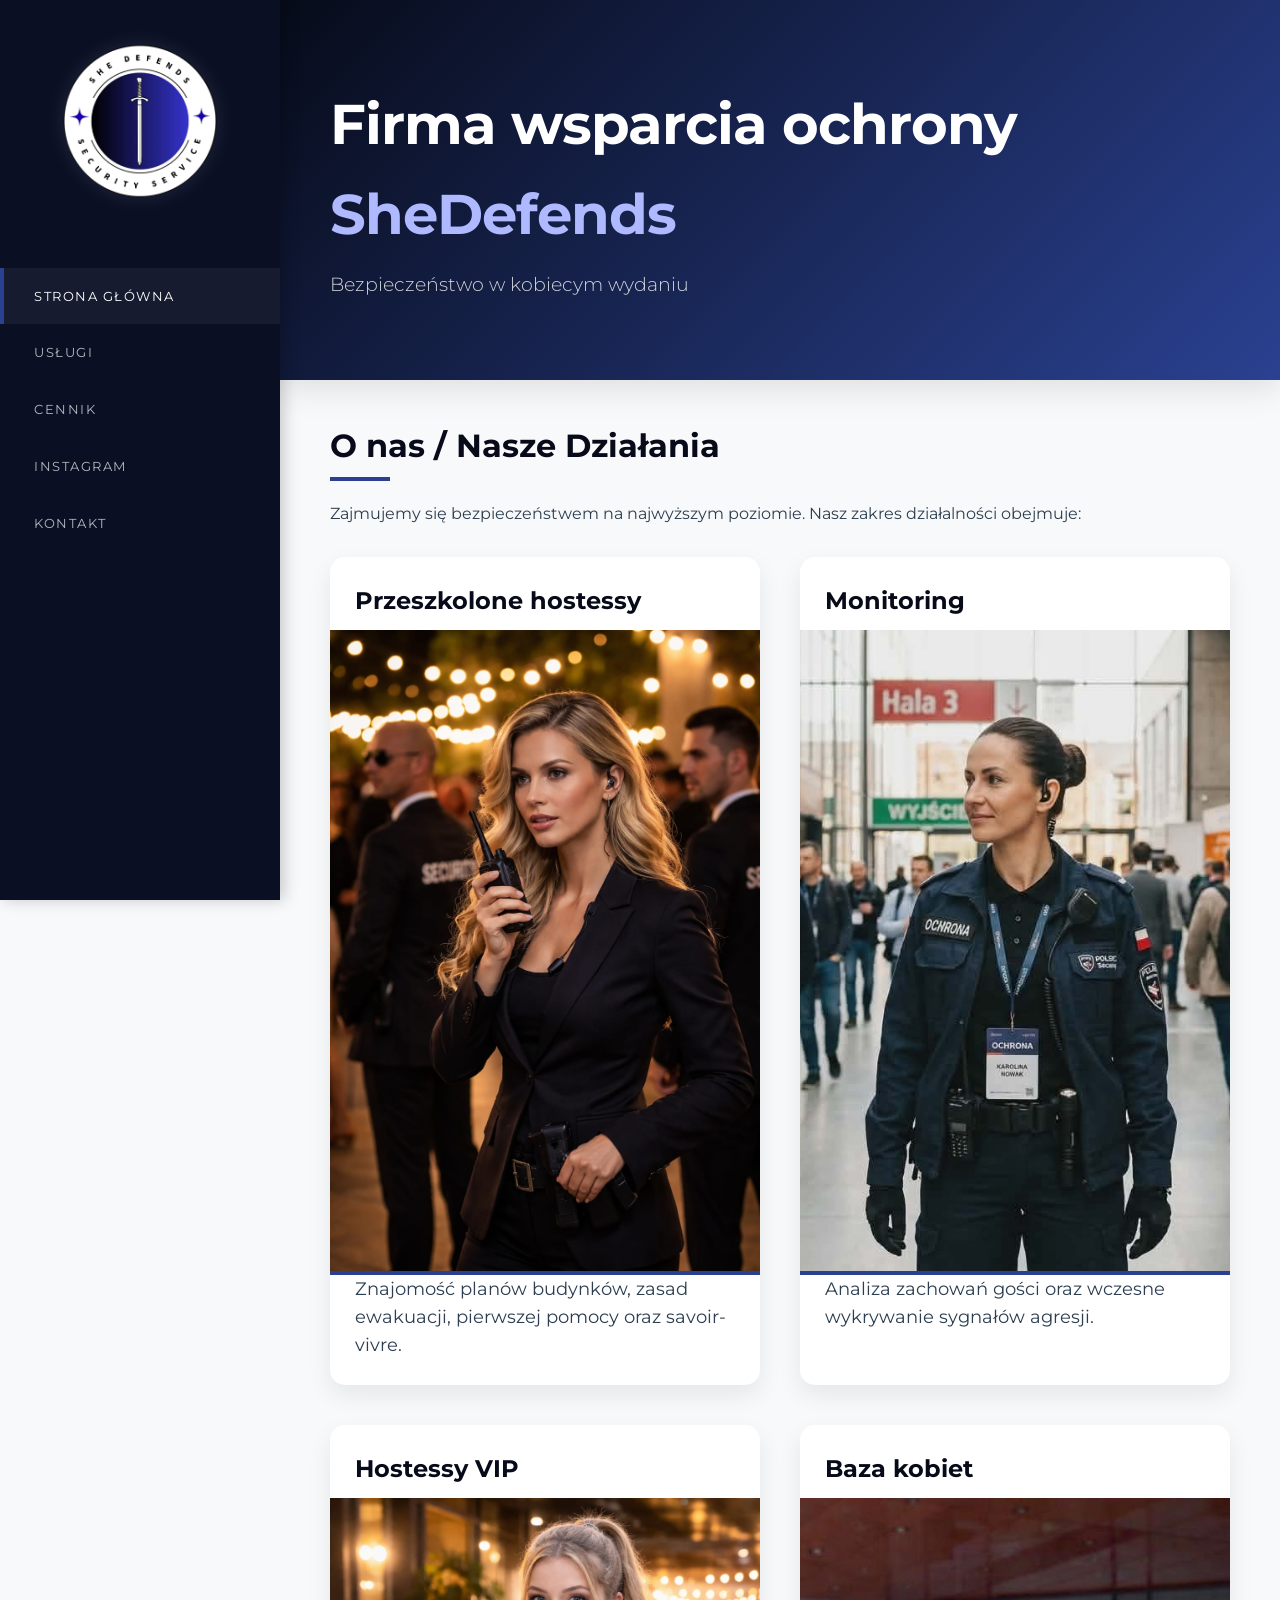
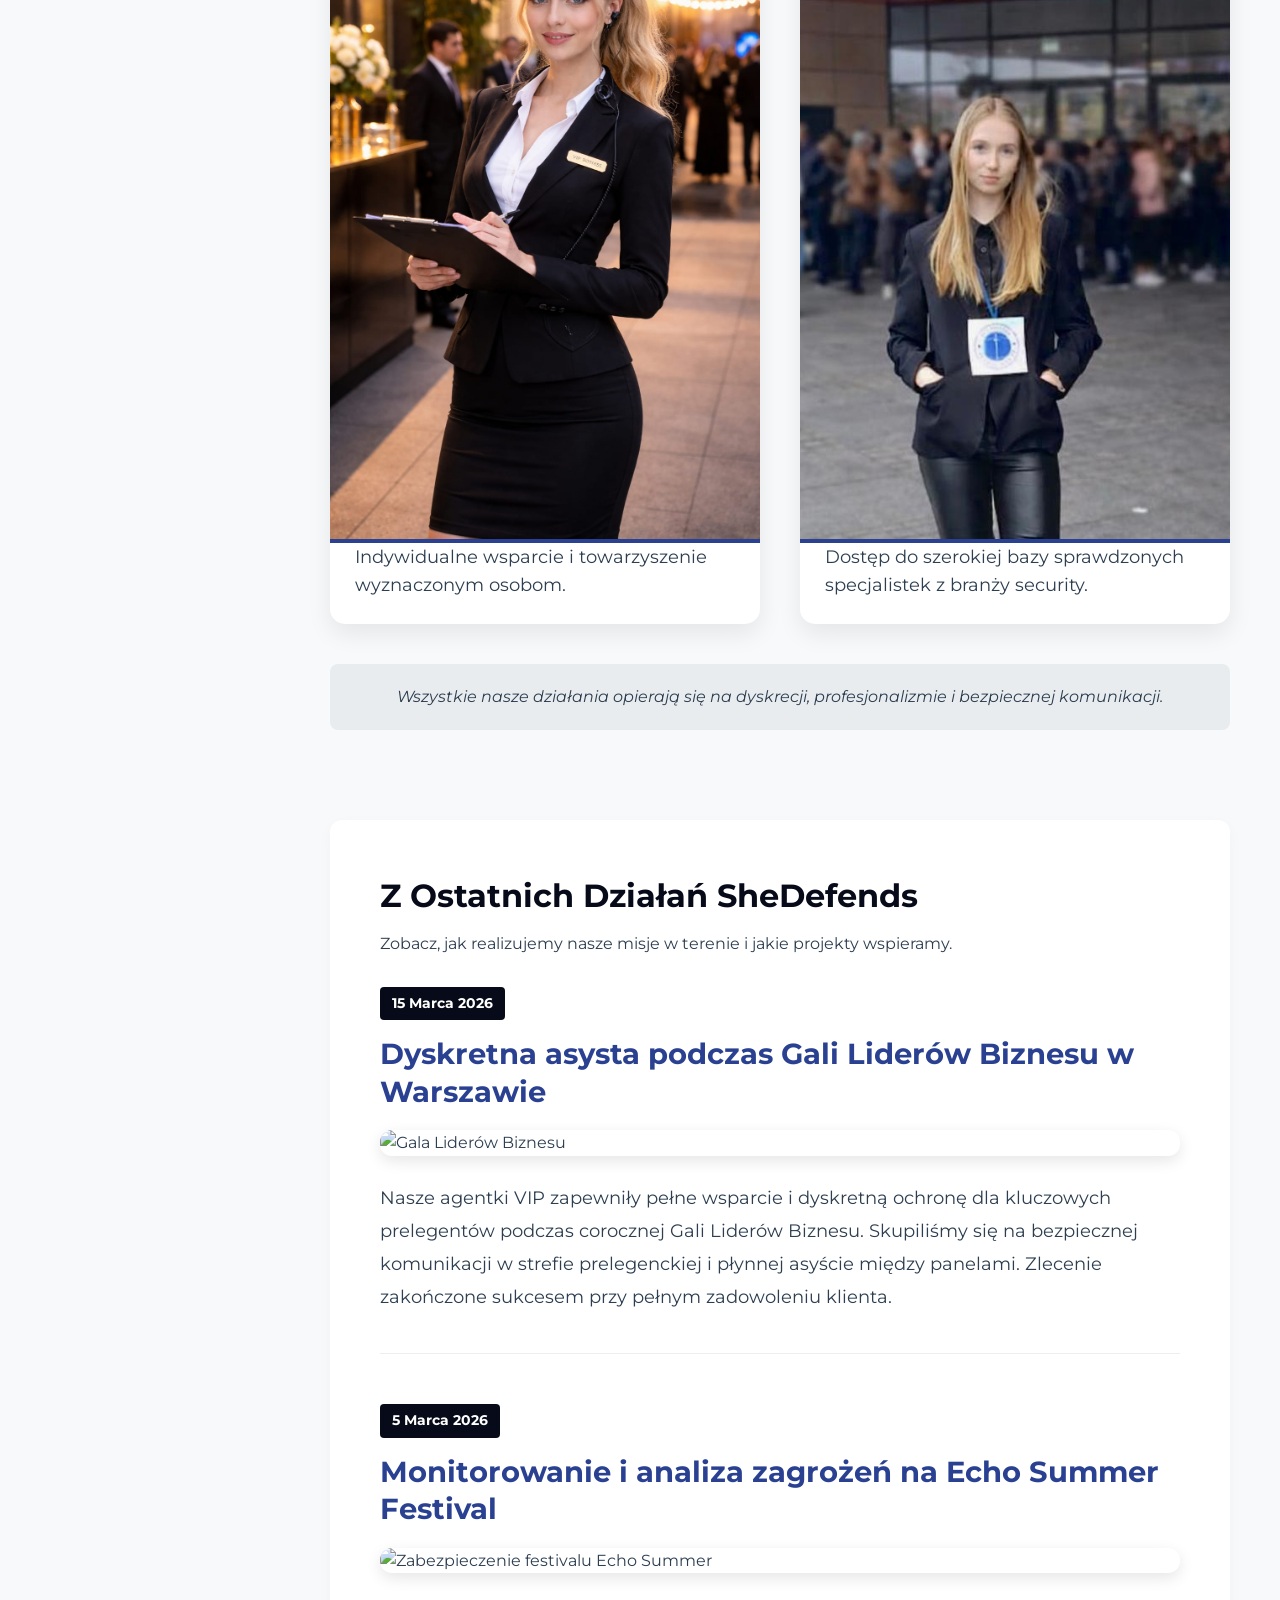
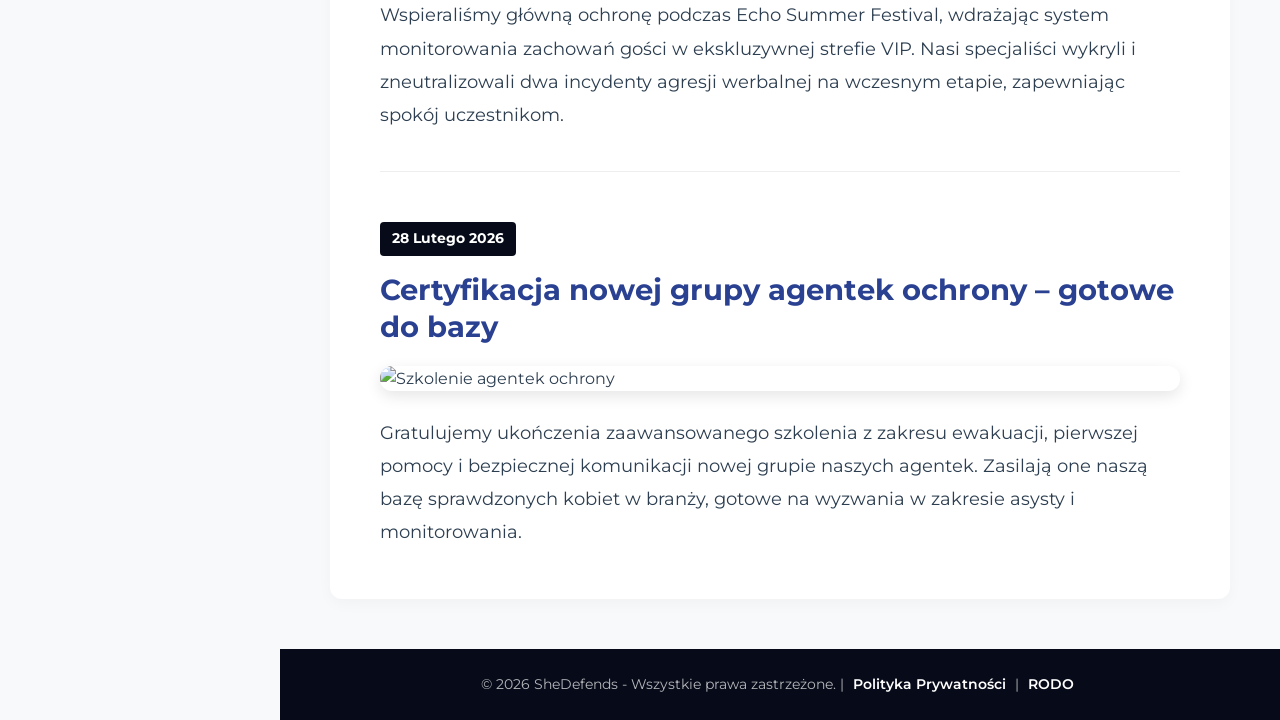
==== index.html @ 5c24397f "Add files via upload" ====
<!DOCTYPE html>
<html lang="pl">
<head>
    <meta charset="UTF-8">
    <meta name="viewport" content="width=device-width, initial-scale=1.0">
    <title>SheDefends - Profesjonalne wsparcie ochrony</title>
    <link href="https://fonts.googleapis.com/css2?family=Montserrat:wght@300;400;700&display=swap" rel="stylesheet">
    <link rel="stylesheet" href="style.css">
</head>
<body>
    <div class="container">
        <nav class="sidebar">
            <div class="logo-wrapper">
                <img src="logo.png" alt="Logo SheDefends" class="sidebar-logo">
            </div>
            <ul class="menu">
                <li><a href="index.html" class="active">Strona główna</a></li>
                <li><a href="uslugi.html">Usługi</a></li>
                <li><a href="cennik.html">Cennik</a></li>
                <li><a href="https://www.instagram.com/_shedefends_/" target="_blank">Instagram</a></li>
                <li><a href="kontakt.html">Kontakt</a></li>
            </ul>
        </nav>
        
        <main class="content">
            <header class="header-block">
                <h1>Firma wsparcia ochrony <span class="accent">SheDefends</span></h1>
                <p class="subtitle">Bezpieczeństwo w kobiecym wydaniu</p>
            </header>

            <section class="about-section">
                <h2>O nas / Nasze Działania</h2>
                <p>Zajmujemy się bezpieczeństwem na najwyższym poziomie. Nasz zakres działalności obejmuje:</p>

                <div class="services-grid large-grid">
                    <div class="service-card large-card">
                        <strong>Przeszkolone hostessy</strong>
                        <img src="przeszkolone.jpeg" alt="Przeszkolone hostessy w akcji" class="card-image">
                        <p>Znajomość planów budynków, zasad ewakuacji, pierwszej pomocy oraz savoir-vivre.</p>
                    </div>

                    <div class="service-card large-card">
                        <strong>Monitoring</strong>
                        <img src="monitoring.jpeg" alt="Nowoczesne systemy monitoringu" class="card-image">
                        <p>Analiza zachowań gości oraz wczesne wykrywanie sygnałów agresji.</p>
                    </div>

                    <div class="service-card large-card">
                        <strong>Hostessy VIP</strong>
                        <img src="vip.jpeg" alt="Asysta VIP dla zarządu" class="card-image">
                        <p>Indywidualne wsparcie i towarzyszenie wyznaczonym osobom.</p>
                    </div>

                    <div class="service-card large-card">
                        <strong>Baza kobiet</strong>
                        <img src="baza.jpeg" alt="Certyfikowane specjalistki ochrony" class="card-image">
                        <p>Dostęp do szerokiej bazy sprawdzonych specjalistek z branży security.</p>
                    </div>
                </div>

                <div class="update-info">
                    <p>Wszystkie nasze działania opierają się na dyskrecji, profesjonalizmie i bezpiecznej komunikacji.</p>
                </div>
            </section>

            <section class="activity-section">
                <h2>Z Ostatnich Działań SheDefends</h2>
                <p>Zobacz, jak realizujemy nasze misje w terenie i jakie projekty wspieramy.</p>

                <div class="activity-feed">
                    <article class="activity-item">
                        <span class="activity-date">15 Marca 2026</span>
                        <h3>Dyskretna asysta podczas Gali Liderów Biznesu w Warszawie</h3>
                        <div class="activity-content">
                            <img src="post_gala.png" alt="Gala Liderów Biznesu" class="activity-thumbnail">
                            <p>Nasze agentki VIP zapewniły pełne wsparcie i dyskretną ochronę dla kluczowych prelegentów podczas corocznej Gali Liderów Biznesu. Skupiliśmy się na bezpiecznej komunikacji w strefie prelegenckiej i płynnej asyście między panelami. Zlecenie zakończone sukcesem przy pełnym zadowoleniu klienta.</p>
                        </div>
                    
                    </article>

                    <article class="activity-item">
                        <span class="activity-date">5 Marca 2026</span>
                        <h3>Monitorowanie i analiza zagrożeń na Echo Summer Festival</h3>
                        <div class="activity-content">
                            <img src="dzialmonitoring.png" alt="Zabezpieczenie festivalu Echo Summer" class="activity-thumbnail">
                            <p>Wspieraliśmy główną ochronę podczas Echo Summer Festival, wdrażając system monitorowania zachowań gości w ekskluzywnej strefie VIP. Nasi specjaliści wykryli i zneutralizowali dwa incydenty agresji werbalnej na wczesnym etapie, zapewniając spokój uczestnikom.</p>
                        </div>
                    
                    </article>

                    <article class="activity-item">
                        <span class="activity-date">28 Lutego 2026</span>
                        <h3>Certyfikacja nowej grupy agentek ochrony – gotowe do bazy</h3>
                        <div class="activity-content">
                            <img src="post_szkolenie.png" alt="Szkolenie agentek ochrony" class="activity-thumbnail">
                            <p>Gratulujemy ukończenia zaawansowanego szkolenia z zakresu ewakuacji, pierwszej pomocy i bezpiecznej komunikacji nowej grupie naszych agentek. Zasilają one naszą bazę sprawdzonych kobiet w branży, gotowe na wyzwania w zakresie asysty i monitorowania.</p>
                        </div>
                    
                    </article>
                </div>
            </section>

            <footer class="short-footer">
                <div class="footer-bottom">
                    <p>&copy; 2026 SheDefends - Wszystkie prawa zastrzeżone. | <a href="#">Polityka Prywatności</a> | <a href="#">RODO</a></p>
                </div>
            </footer>
        </main>
    </div>
</body>
</html>
---- style.css ----
:root {
    --primary-dark: #070b19;
    --sidebar-bg: #0a0f24;
    --accent-blue: #2a4191;
    --text-main: #2c3e50;
    --bg-light: #f8f9fa;
}

* {
    box-sizing: border-box;
    margin: 0;
    padding: 0;
}

body {
    font-family: 'Montserrat', sans-serif;
    background-color: var(--bg-light);
    color: var(--text-main);
    line-height: 1.6;
}

.container {
    display: flex;
    min-height: 100vh;
}

/* --- SIDEBAR --- */
.sidebar {
    width: 280px;
    background-color: var(--sidebar-bg);
    color: white;
    position: fixed;
    height: 100vh;
    display: flex;
    flex-direction: column;
    box-shadow: 4px 0 15px rgba(0,0,0,0.2);
    z-index: 100;
}

.logo-wrapper {
    padding: 40px 20px;
    text-align: center;
}

.sidebar-logo {
    width: 160px;
    height: 160px;
    object-fit: contain;
    filter: drop-shadow(0 0 10px rgba(255,255,255,0.1));
}

.menu {
    list-style: none;
    margin-top: 20px;
}

.menu li a {
    display: block;
    padding: 18px 30px;
    color: rgba(255,255,255,0.7);
    text-decoration: none;
    text-transform: uppercase;
    font-size: 13px;
    letter-spacing: 1.5px;
    transition: all 0.3s ease;
    border-left: 4px solid transparent;
}

.menu li a:hover, .menu li a.active {
    color: white;
    background: rgba(255,255,255,0.05);
    border-left: 4px solid var(--accent-blue);
}

/* --- MAIN CONTENT --- */
.content {
    margin-left: 280px; /* Szerokość sidebar */
    flex: 1;
    padding: 0;
    display: flex;
    flex-direction: column;
    min-height: 100vh;
}

/* --- HEADER BLOCK --- */
.header-block {
    background: linear-gradient(135deg, var(--primary-dark) 0%, var(--accent-blue) 100%);
    color: white;
    padding: 80px 50px;
    text-align: left;
    box-shadow: 0 10px 30px rgba(0,0,0,0.1);
    margin-bottom: 40px;
}

.header-block h1 {
    font-size: 3.5rem;
    font-weight: 700;
    letter-spacing: -1px;
    margin-bottom: 10px;
}

.header-block .accent {
    color: #aeb9ff;
}

.header-block .subtitle {
    font-size: 1.2rem;
    opacity: 0.8;
    font-weight: 300;
}

/* --- SEKCJA O NAS / USŁUGI --- */
.about-section {
    padding: 0 50px 50px 50px;
    max-width: 1200px;
}

.about-section h2 {
    font-size: 2rem;
    margin-bottom: 20px;
    color: var(--primary-dark);
    position: relative;
    padding-bottom: 10px;
}

.about-section h2::after {
    content: '';
    position: absolute;
    bottom: 0;
    left: 0;
    width: 60px;
    height: 4px;
    background: var(--accent-blue);
}

/* GRID USŁUG (Duże karty z pionowymi zdjęciami) */
.services-grid.large-grid {
    display: grid;
    grid-template-columns: repeat(auto-fit, minmax(400px, 1fr)); 
    gap: 40px;
    margin-top: 30px;
}

.service-card.large-card {
    background: white;
    padding: 0;
    border-radius: 15px;
    box-shadow: 0 10px 25px rgba(0,0,0,0.08);
    transition: transform 0.3s ease, box-shadow 0.3s ease;
    overflow: hidden;
    display: flex;
    flex-direction: column;
}

.service-card.large-card:hover {
    transform: translateY(-5px);
    box-shadow: 0 15px 35px rgba(0,0,0,0.12);
}

/* --- POPRAWIONE STYLIZACJA DLA PIONOWYCH ZDJĘĆ --- */
.card-image {
    width: 100%;
    /* 1. Usunięto stałą wysokość height: 450px */
    height: auto; 
    /* 2. Dodano portretowe proporcje ramki (Wysoka ramka) */
    aspect-ratio: 2 / 3; 
    /* 3. Powiedziano ramce, by kadrowała OD GÓRY, aby uratować głowy */
    object-position: top center; 
    
    object-fit: cover;
    border-bottom: 4px solid var(--accent-blue);
    transition: transform 0.5s ease;
}

.service-card.large-card:hover .card-image {
    transform: scale(1.05); 
}

/* Kontener na tekst pod zdjęciem */
.large-card strong {
    font-size: 1.5rem;
    color: var(--primary-dark);
    padding: 25px 25px 10px 25px;
    display: block;
}

.large-card p {
    font-size: 1.1rem;
    color: var(--text-main);
    padding: 0 25px 25px 25px;
}

/* Informacja pod siatką usług */
.update-info {
    margin-top: 40px;
    padding: 20px;
    background: #e9ecef;
    border-radius: 8px;
    font-style: italic;
    text-align: center;
}

/* --- SEKCJA OSTATNICH DZIAŁAŃ --- */
.activity-section {
    padding: 50px;
    max-width: 1000px;
    background-color: white;
    margin: 40px 50px 50px 50px;
    border-radius: 12px;
    box-shadow: 0 5px 15px rgba(0,0,0,0.03);
}

.activity-section h2 {
    font-size: 2rem;
    color: var(--primary-dark);
    margin-bottom: 10px;
}

.activity-feed {
    margin-top: 30px;
    display: flex;
    flex-direction: column;
    gap: 50px; 
}

.activity-item {
    padding-bottom: 40px;
    border-bottom: 1px solid #eee;
}

.activity-item:last-child {
    border-bottom: none;
    padding-bottom: 0;
}

.activity-date {
    display: inline-block;
    padding: 6px 12px;
    background-color: var(--primary-dark);
    color: white;
    border-radius: 4px;
    font-size: 0.85rem;
    font-weight: bold;
    margin-bottom: 15px;
}

.activity-item h3 {
    font-size: 1.8rem;
    color: var(--accent-blue);
    margin-bottom: 20px;
    line-height: 1.3;
}

/* Układ pionowy dla posta (zdjęcie, potem tekst) */
.activity-content {
    display: flex;
    flex-direction: column; 
    gap: 25px;
}

/* Zdjęcie w aktualnościach jako duży baner z uratowanymi głowami */
.activity-thumbnail {
    width: 100%;
    height: auto;
    /* Dodano kadrowanie od góry również tutaj */
    object-position: top center; 
    object-fit: cover;
    border-radius: 12px;
    box-shadow: 0 5px 15px rgba(0,0,0,0.1);
}

.activity-content p {
    font-size: 1.15rem;
    color: var(--text-main);
    line-height: 1.8;
}

.read-more {
    display: inline-block;
    margin-top: 20px;
    color: var(--accent-blue);
    text-decoration: none;
    font-weight: 700;
    font-size: 1rem;
    text-transform: uppercase;
    letter-spacing: 1px;
}

.read-more:hover {
    text-decoration: underline;
}

/* --- CENNIK (Ze strony cennik.html) --- */
.pricing-card {
    display: flex;
    flex-direction: column;
    justify-content: space-between;
    text-align: center;
    background: white;
    padding: 30px;
    border-radius: 12px;
    box-shadow: 0 5px 15px rgba(0,0,0,0.05);
    border-top: 4px solid var(--accent-blue);
}

.price-tag {
    font-size: 1.4rem;
    font-weight: 700;
    color: var(--accent-blue);
    margin-bottom: 15px;
    padding: 10px;
    background: rgba(42, 65, 145, 0.05);
    border-radius: 8px;
}

.pricing-features {
    list-style: none;
    margin-top: 15px;
    padding-top: 15px;
    border-top: 1px dashed #ddd;
    text-align: left;
    font-size: 0.9rem;
    color: #666;
}

.pricing-features li::before {
    content: "✓ ";
    color: var(--accent-blue);
    font-weight: bold;
}

/* --- MINIMALISTYCZNA STOPKA --- */
.short-footer {
    margin-top: auto; 
    padding: 25px 0;
    background-color: var(--primary-dark); 
    text-align: center;
}

.footer-bottom p {
    font-size: 0.85rem;
    color: rgba(255, 255, 255, 0.7); 
}

.footer-bottom a {
    color: white;
    text-decoration: none;
    margin: 0 5px;
    font-weight: 600;
    transition: color 0.3s;
}

.footer-bottom a:hover {
    color: var(--accent-blue);
    text-decoration: underline;
}

/* --- RESPONSYWNOŚĆ --- */
@media (max-width: 900px) {
    .container { flex-direction: column; }
    .sidebar { width: 100%; height: auto; position: relative; z-index: 1; }
    .content { margin-left: 0; }
    
    .header-block { padding: 50px 30px; }
    .header-block h1 { font-size: 2.2rem; }
    
    .about-section, .activity-section { padding: 30px; margin: 20px 0; }
    
    .services-grid.large-grid { grid-template-columns: 1fr; }
    
    /* Na telefonach ramka zdjęcia o proporcjach portretowych może być za duża. 
       Wracamy do stałej wysokości, ale z kadrowaniem od góry. */
    .card-image { 
        height: 350px; 
        aspect-ratio: auto; /* Wyłącza proporcje z głównego stylu */
        object-position: top center; 
    }
    
    .activity-thumbnail { height: auto; max-height: 300px; object-position: top center;}
}
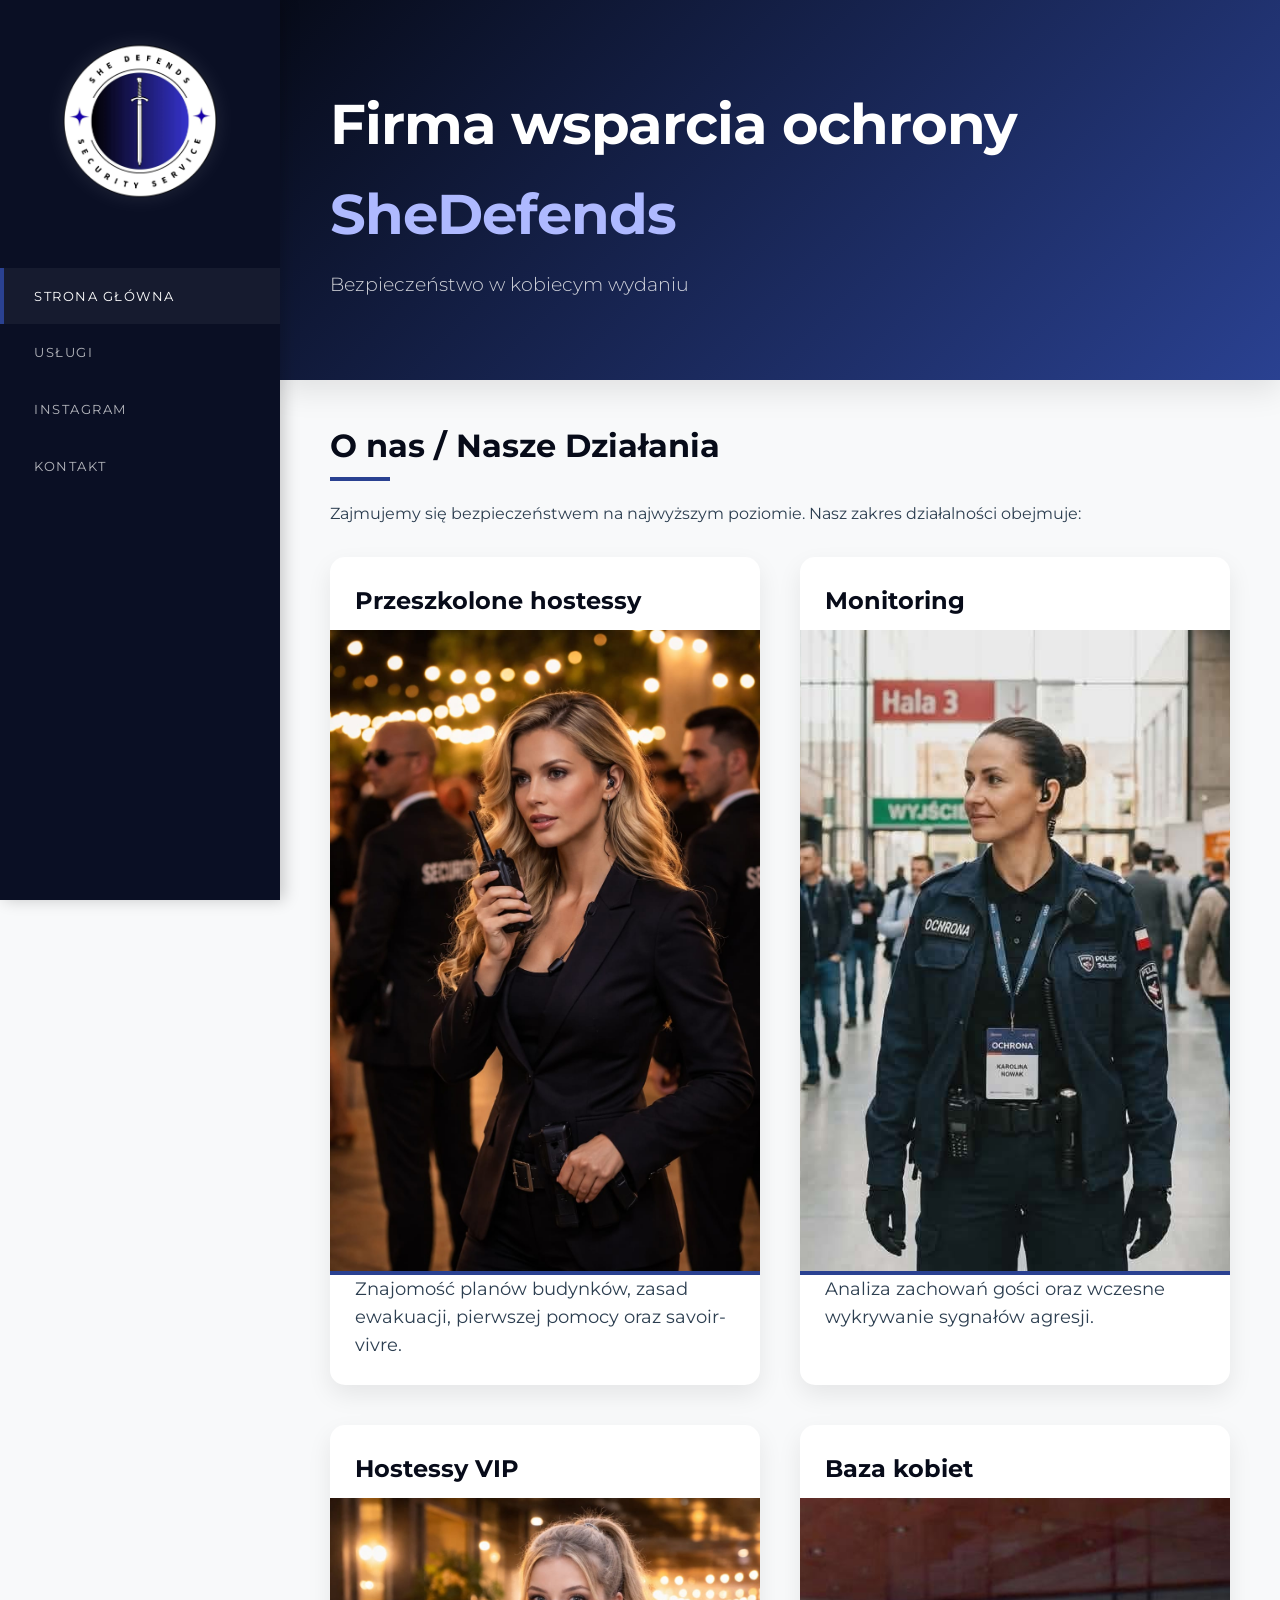
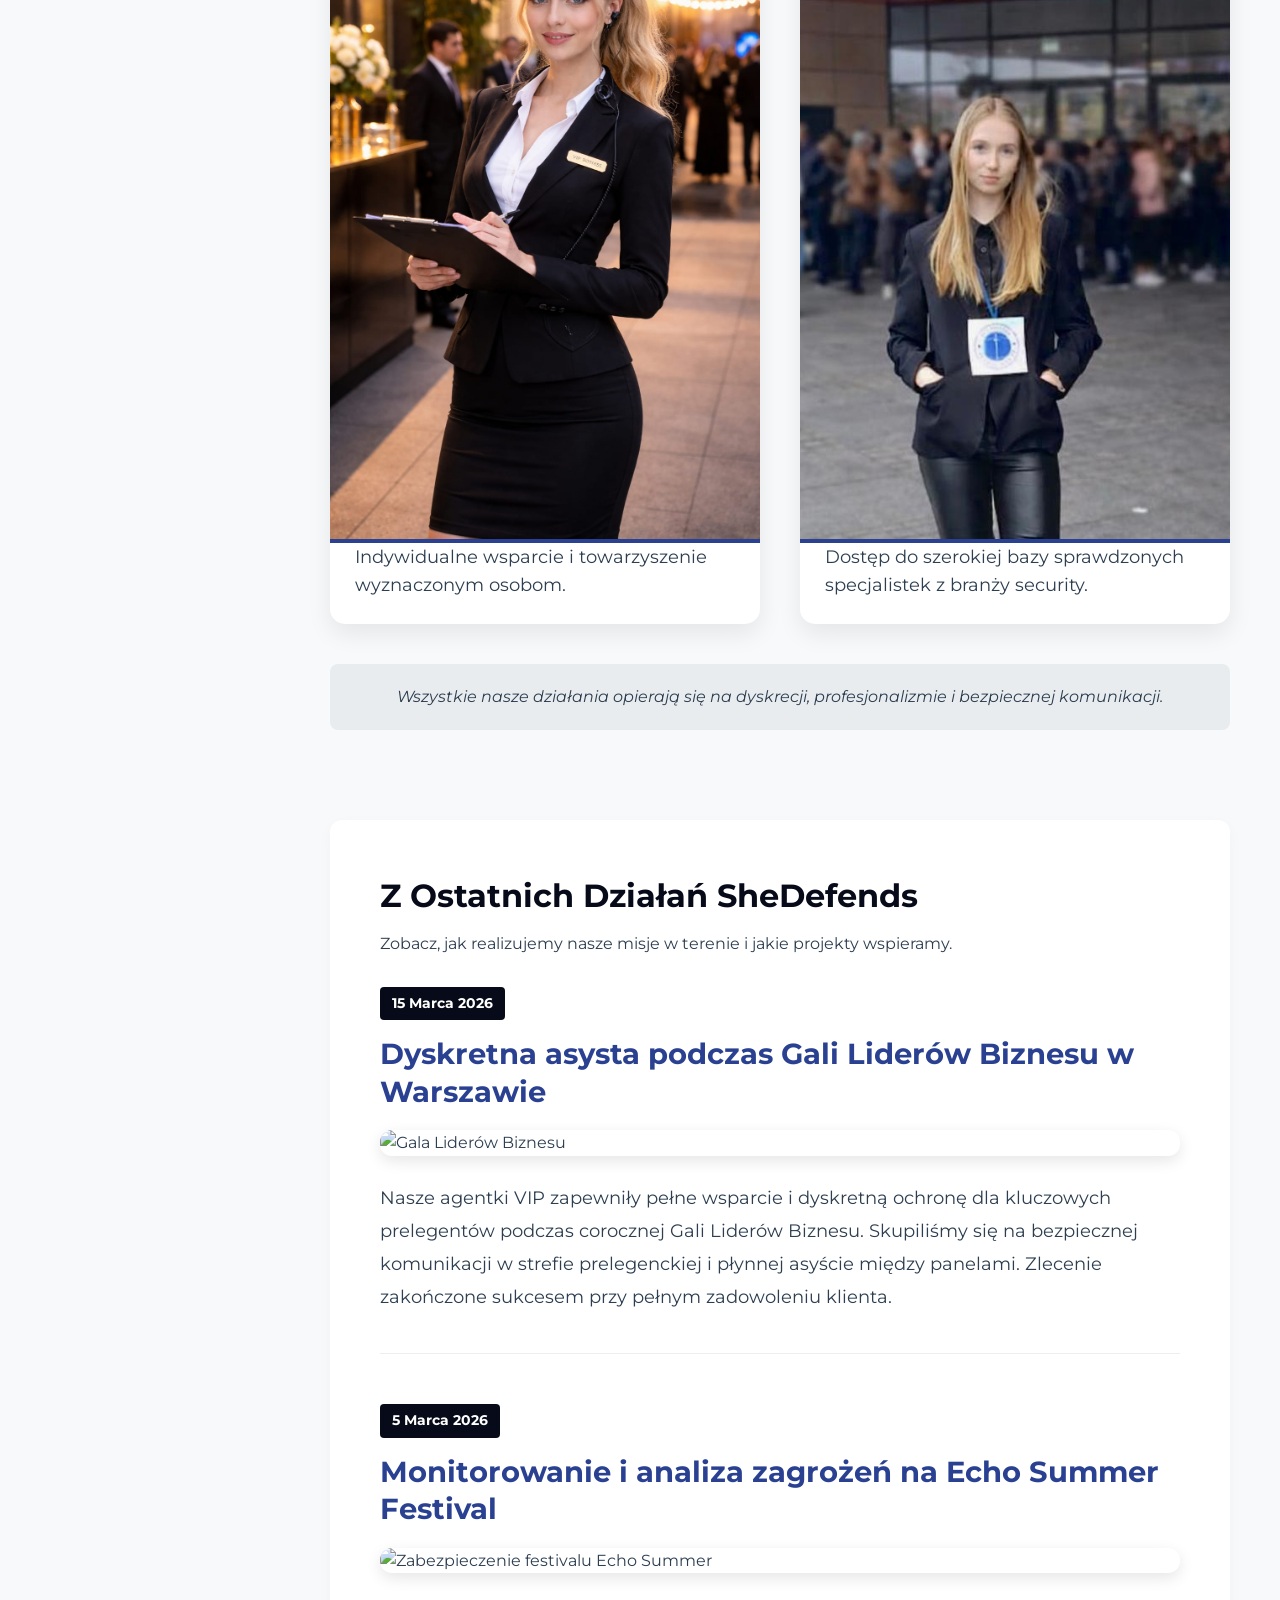
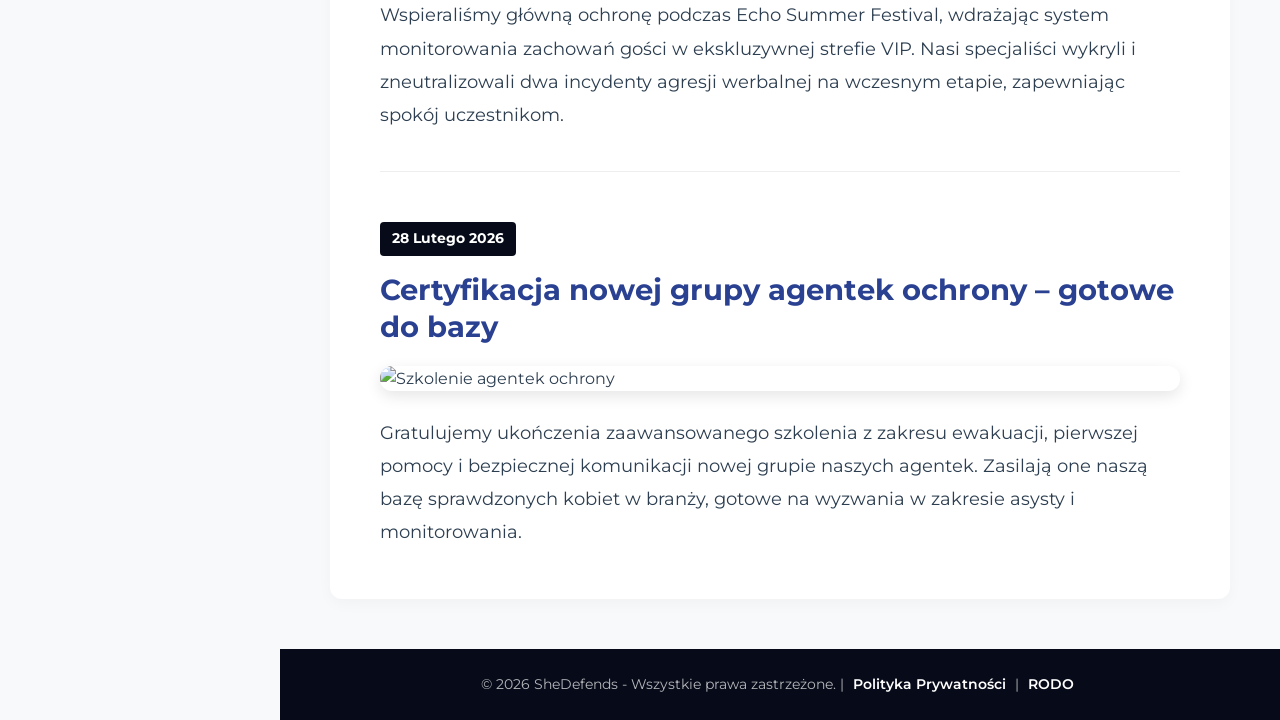
==== commit a90733ed: "Update index.html" ====
--- a/index.html
+++ b/index.html
@@ -16,7 +16,6 @@
             <ul class="menu">
                 <li><a href="index.html" class="active">Strona główna</a></li>
                 <li><a href="uslugi.html">Usługi</a></li>
-                <li><a href="cennik.html">Cennik</a></li>
                 <li><a href="https://www.instagram.com/_shedefends_/" target="_blank">Instagram</a></li>
                 <li><a href="kontakt.html">Kontakt</a></li>
             </ul>
@@ -108,4 +107,4 @@
         </main>
     </div>
 </body>
-</html>+</html>
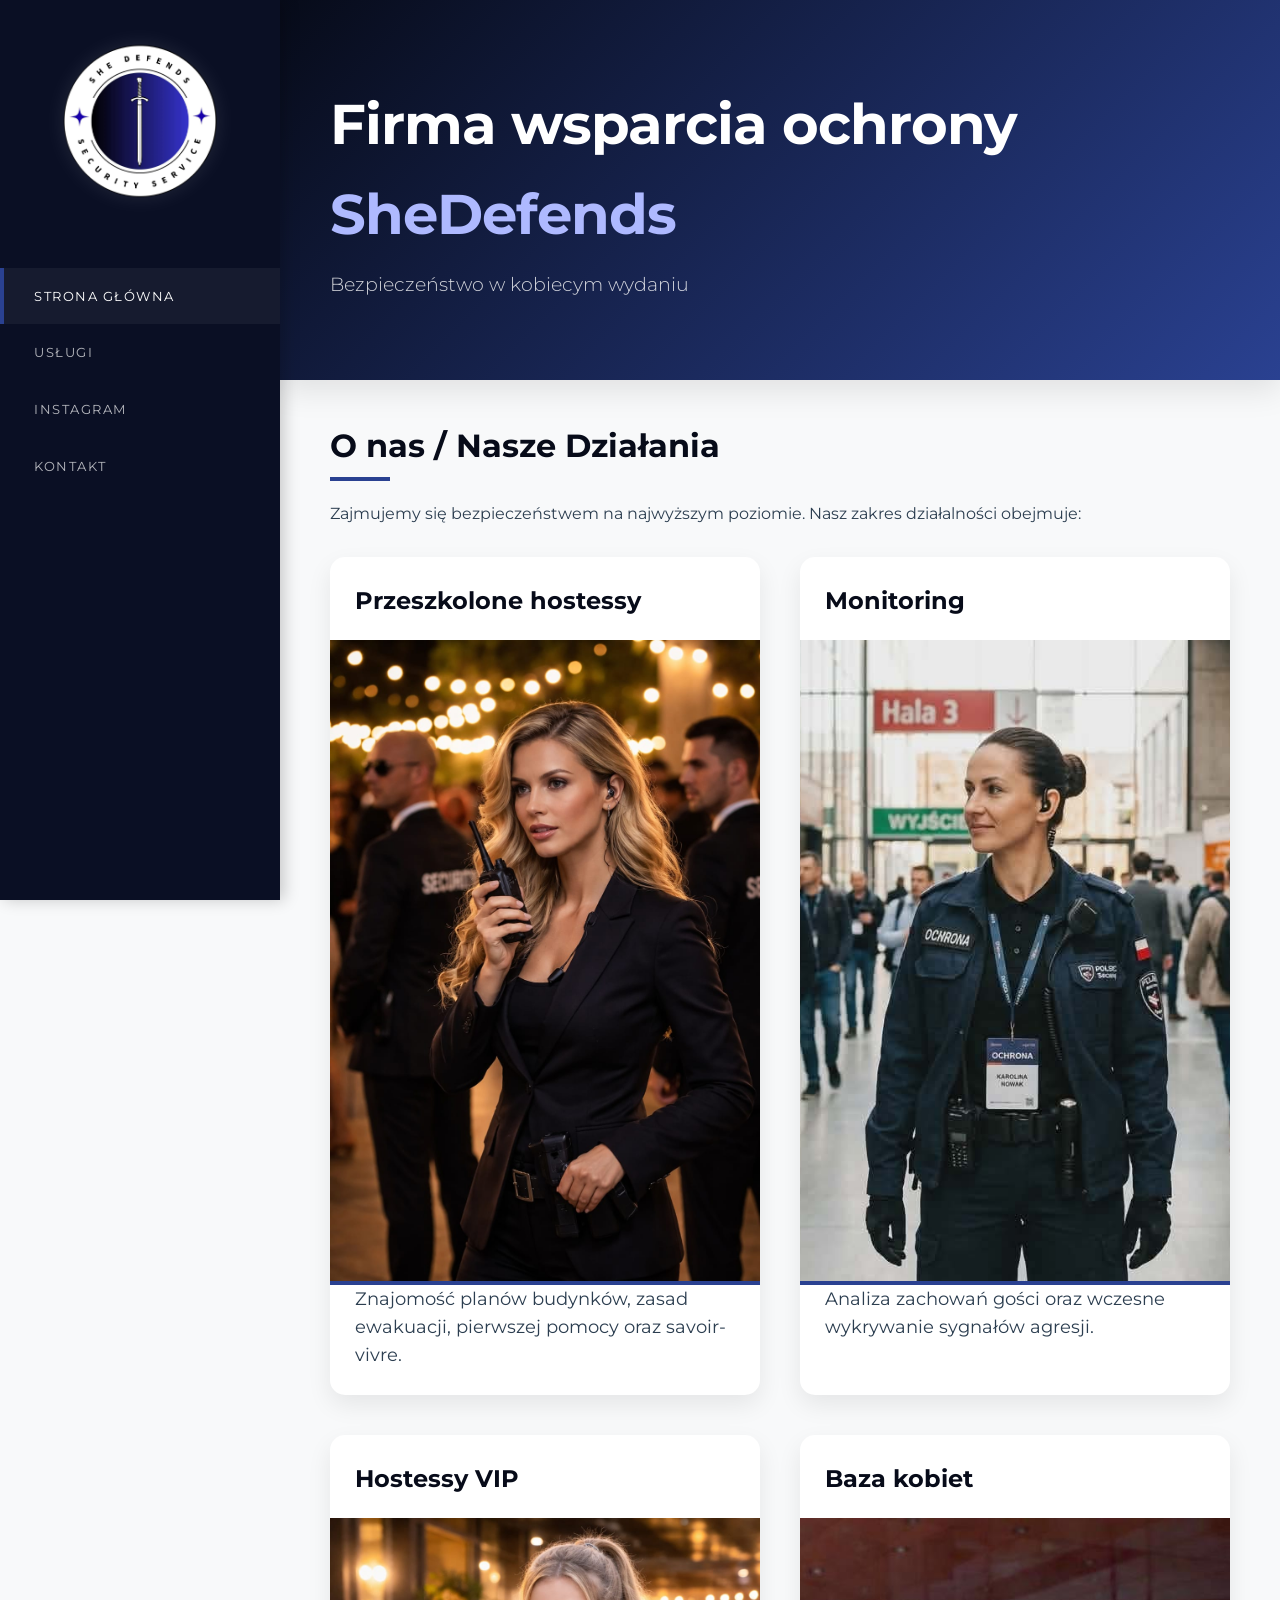
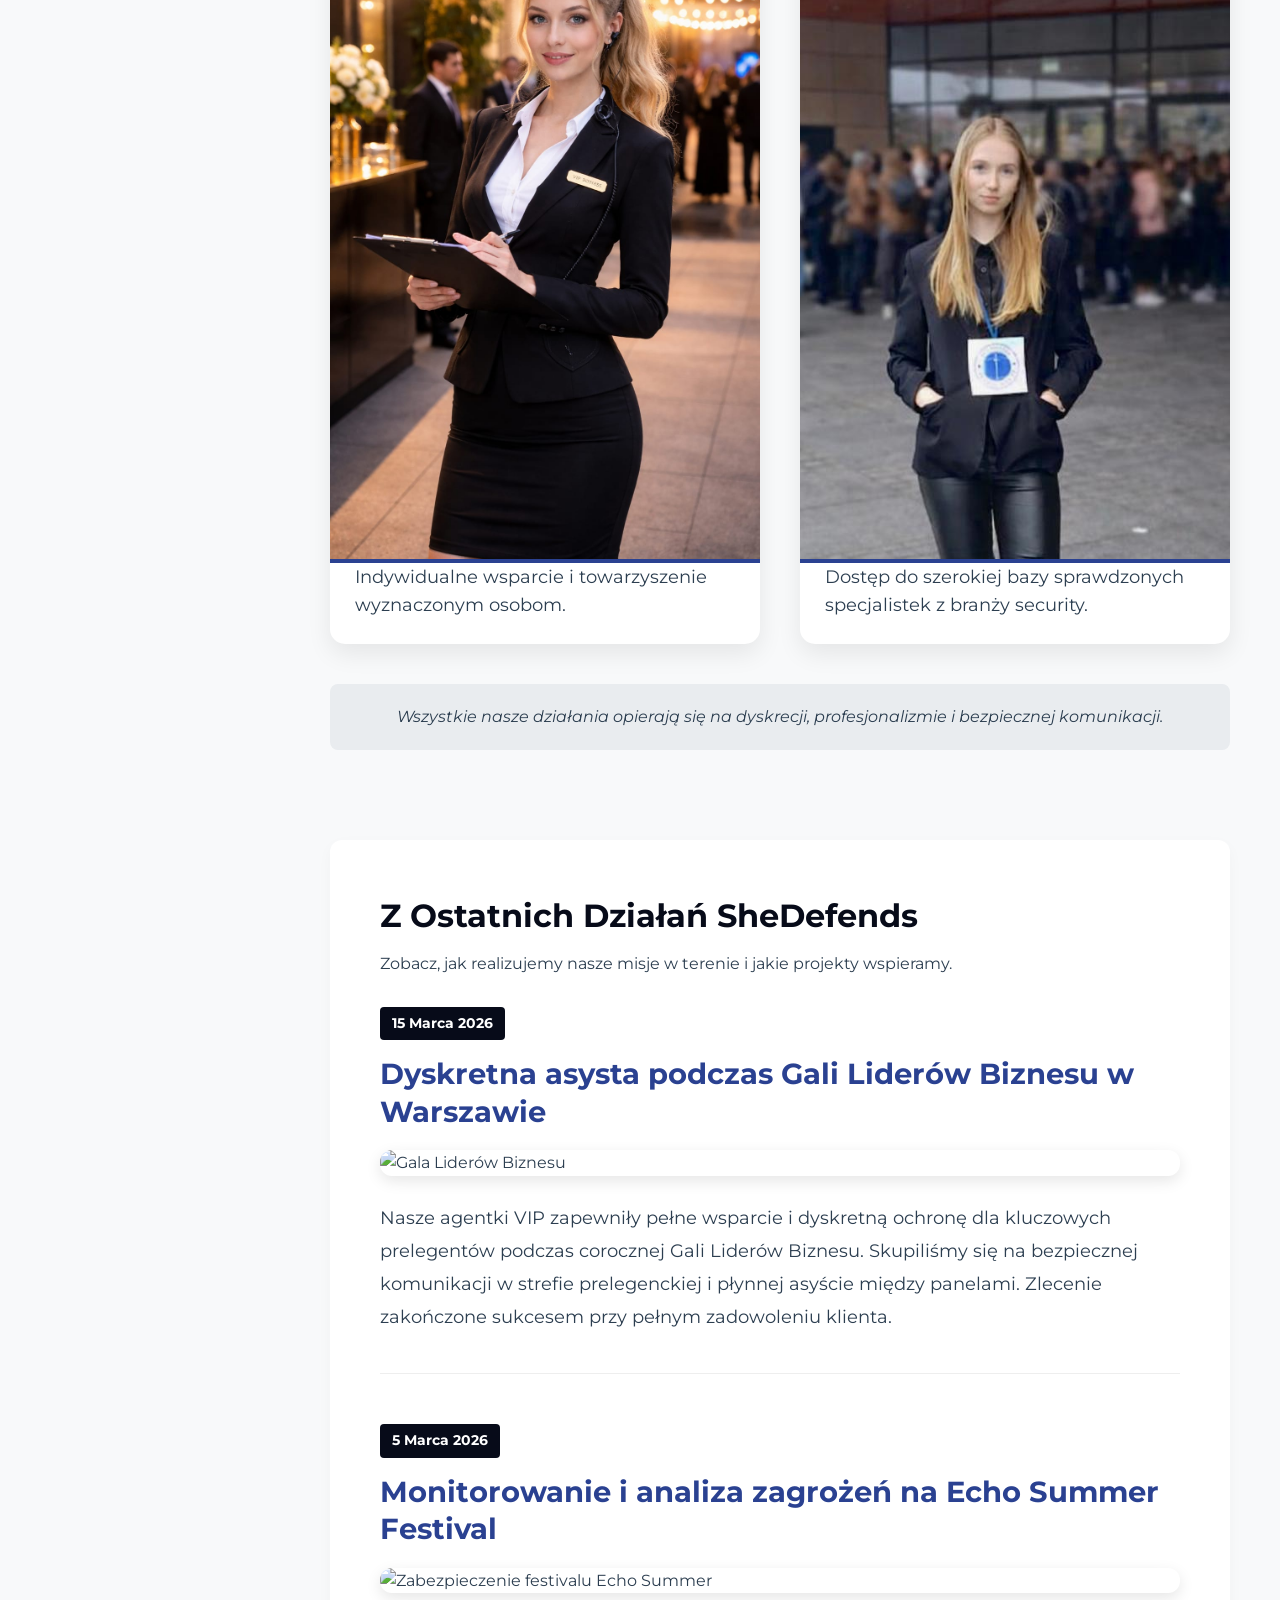
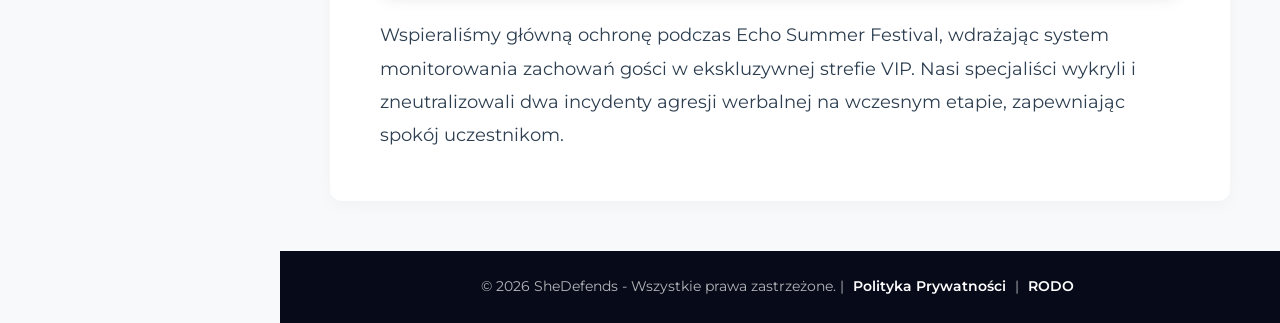
==== commit 5e39a6df: "Update index.html" ====
--- a/index.html
+++ b/index.html
@@ -86,16 +86,6 @@
                         </div>
                     
                     </article>
-
-                    <article class="activity-item">
-                        <span class="activity-date">28 Lutego 2026</span>
-                        <h3>Certyfikacja nowej grupy agentek ochrony – gotowe do bazy</h3>
-                        <div class="activity-content">
-                            <img src="post_szkolenie.png" alt="Szkolenie agentek ochrony" class="activity-thumbnail">
-                            <p>Gratulujemy ukończenia zaawansowanego szkolenia z zakresu ewakuacji, pierwszej pomocy i bezpiecznej komunikacji nowej grupie naszych agentek. Zasilają one naszą bazę sprawdzonych kobiet w branży, gotowe na wyzwania w zakresie asysty i monitorowania.</p>
-                        </div>
-                    
-                    </article>
                 </div>
             </section>
 
--- a/style.css
+++ b/style.css
@@ -141,32 +141,46 @@
     margin-top: 30px;
 }
 
+/* Zwykły GRID USŁUG (dla kontakt, cennik) */
+.services-grid {
+    display: grid;
+    grid-template-columns: repeat(auto-fit, minmax(280px, 1fr));
+    gap: 20px;
+}
+
+.service-card {
+    background: white;
+    padding: 25px;
+    border-radius: 12px;
+    box-shadow: 0 5px 15px rgba(0,0,0,0.05);
+    transition: transform 0.3s ease;
+    border-top: 3px solid var(--accent-blue);
+}
+
 .service-card.large-card {
-    background: white;
     padding: 0;
     border-radius: 15px;
     box-shadow: 0 10px 25px rgba(0,0,0,0.08);
-    transition: transform 0.3s ease, box-shadow 0.3s ease;
+    border-top: none; /* Karty ze zdjęciami mają pasek na dole zdjęcia */
     overflow: hidden;
     display: flex;
     flex-direction: column;
 }
 
+.service-card:hover {
+    transform: translateY(-5px);
+}
+
 .service-card.large-card:hover {
-    transform: translateY(-5px);
     box-shadow: 0 15px 35px rgba(0,0,0,0.12);
 }
 
-/* --- POPRAWIONE STYLIZACJA DLA PIONOWYCH ZDJĘĆ --- */
+/* Stylizacja dla pionowych zdjęć */
 .card-image {
     width: 100%;
-    /* 1. Usunięto stałą wysokość height: 450px */
     height: auto; 
-    /* 2. Dodano portretowe proporcje ramki (Wysoka ramka) */
     aspect-ratio: 2 / 3; 
-    /* 3. Powiedziano ramce, by kadrowała OD GÓRY, aby uratować głowy */
     object-position: top center; 
-    
     object-fit: cover;
     border-bottom: 4px solid var(--accent-blue);
     transition: transform 0.5s ease;
@@ -176,12 +190,18 @@
     transform: scale(1.05); 
 }
 
-/* Kontener na tekst pod zdjęciem */
+/* Kontener na tekst w zwykłej karcie */
+.service-card strong {
+    display: block;
+    margin-bottom: 10px;
+    color: var(--primary-dark);
+    font-size: 1.1rem;
+}
+
+/* Kontener na tekst pod dużym zdjęciem */
 .large-card strong {
     font-size: 1.5rem;
-    color: var(--primary-dark);
     padding: 25px 25px 10px 25px;
-    display: block;
 }
 
 .large-card p {
@@ -198,6 +218,47 @@
     border-radius: 8px;
     font-style: italic;
     text-align: center;
+}
+
+/* --- SEKCJA MAPY (kontakt.html) --- */
+.map-section {
+    padding: 0 50px 0 80px; /* Zwiększony lewy margines do 80px */
+    max-width: 1200px;
+    margin-bottom: 40px; 
+}
+
+.map-section h2 {
+    font-size: 2rem;
+    margin-bottom: 20px;
+    color: var(--primary-dark);
+    position: relative;
+    padding-bottom: 10px;
+}
+
+.map-section h2::after {
+    content: '';
+    position: absolute;
+    bottom: 0;
+    left: 0;
+    width: 60px;
+    height: 4px;
+    background: var(--accent-blue);
+}
+
+.map-container {
+    width: 100%;
+    border-radius: 15px;
+    overflow: hidden;
+    box-shadow: 0 10px 25px rgba(0,0,0,0.08);
+    border-bottom: 4px solid var(--accent-blue);
+    background-color: #eee;
+}
+
+.map-container iframe {
+    display: block;
+    width: 100%;
+    height: 400px;
+    border: none;
 }
 
 /* --- SEKCJA OSTATNICH DZIAŁAŃ --- */
@@ -251,18 +312,15 @@
     line-height: 1.3;
 }
 
-/* Układ pionowy dla posta (zdjęcie, potem tekst) */
 .activity-content {
     display: flex;
     flex-direction: column; 
     gap: 25px;
 }
 
-/* Zdjęcie w aktualnościach jako duży baner z uratowanymi głowami */
 .activity-thumbnail {
     width: 100%;
     height: auto;
-    /* Dodano kadrowanie od góry również tutaj */
     object-position: top center; 
     object-fit: cover;
     border-radius: 12px;
@@ -290,17 +348,12 @@
     text-decoration: underline;
 }
 
-/* --- CENNIK (Ze strony cennik.html) --- */
+/* --- CENNIK --- */
 .pricing-card {
     display: flex;
     flex-direction: column;
     justify-content: space-between;
     text-align: center;
-    background: white;
-    padding: 30px;
-    border-radius: 12px;
-    box-shadow: 0 5px 15px rgba(0,0,0,0.05);
-    border-top: 4px solid var(--accent-blue);
 }
 
 .price-tag {
@@ -355,26 +408,79 @@
     text-decoration: underline;
 }
 
-/* --- RESPONSYWNOŚĆ --- */
+/* --- RESPONSYWNOŚĆ (TELEFONY I TABLETY) --- */
 @media (max-width: 900px) {
+    /* 1. Reset układu */
     .container { flex-direction: column; }
-    .sidebar { width: 100%; height: auto; position: relative; z-index: 1; }
     .content { margin-left: 0; }
     
-    .header-block { padding: 50px 30px; }
+    /* 2. Menu górne zamiast bocznego */
+    .sidebar { 
+        width: 100%; 
+        height: auto; 
+        position: relative; 
+        z-index: 100; 
+        padding-bottom: 10px;
+    }
+    
+    .logo-wrapper { padding: 20px; }
+    .sidebar-logo { width: 120px; height: 120px; }
+    
+    /* 3. Poziome przyciski menu */
+    .menu {
+        display: flex;
+        flex-wrap: wrap; 
+        justify-content: center;
+        margin-top: 0;
+        padding: 0 10px;
+        gap: 5px;
+    }
+    
+    .menu li { border-bottom: none; }
+    
+    .menu li a {
+        padding: 8px 12px;
+        border-left: none; 
+        border-bottom: 3px solid transparent; 
+        font-size: 11px;
+    }
+    
+    .menu li a:hover, .menu li a.active {
+        border-left: none;
+        border-bottom: 3px solid var(--accent-blue);
+        background: transparent;
+    }
+    
+    /* 4. Teksty i sekcje */
+    .header-block { padding: 40px 20px; }
     .header-block h1 { font-size: 2.2rem; }
     
-    .about-section, .activity-section { padding: 30px; margin: 20px 0; }
-    
+    .about-section, .activity-section { 
+        padding: 20px; 
+        margin: 15px 0; 
+    }
+
+    .map-section {
+        padding: 20px;
+        margin-bottom: 20px;
+    }
+    
+    /* 5. Karty w jednej kolumnie */
+    .services-grid { grid-template-columns: 1fr; }
     .services-grid.large-grid { grid-template-columns: 1fr; }
     
-    /* Na telefonach ramka zdjęcia o proporcjach portretowych może być za duża. 
-       Wracamy do stałej wysokości, ale z kadrowaniem od góry. */
+    /* 6. Zdjęcia i mapy */
     .card-image { 
         height: 350px; 
-        aspect-ratio: auto; /* Wyłącza proporcje z głównego stylu */
+        aspect-ratio: auto; 
         object-position: top center; 
     }
     
-    .activity-thumbnail { height: auto; max-height: 300px; object-position: top center;}
-}+    .activity-thumbnail { 
+        height: auto; 
+        max-height: 250px; 
+        object-position: top center;
+    }
+    
+    .map-container iframe { height: 300px; }
+}
